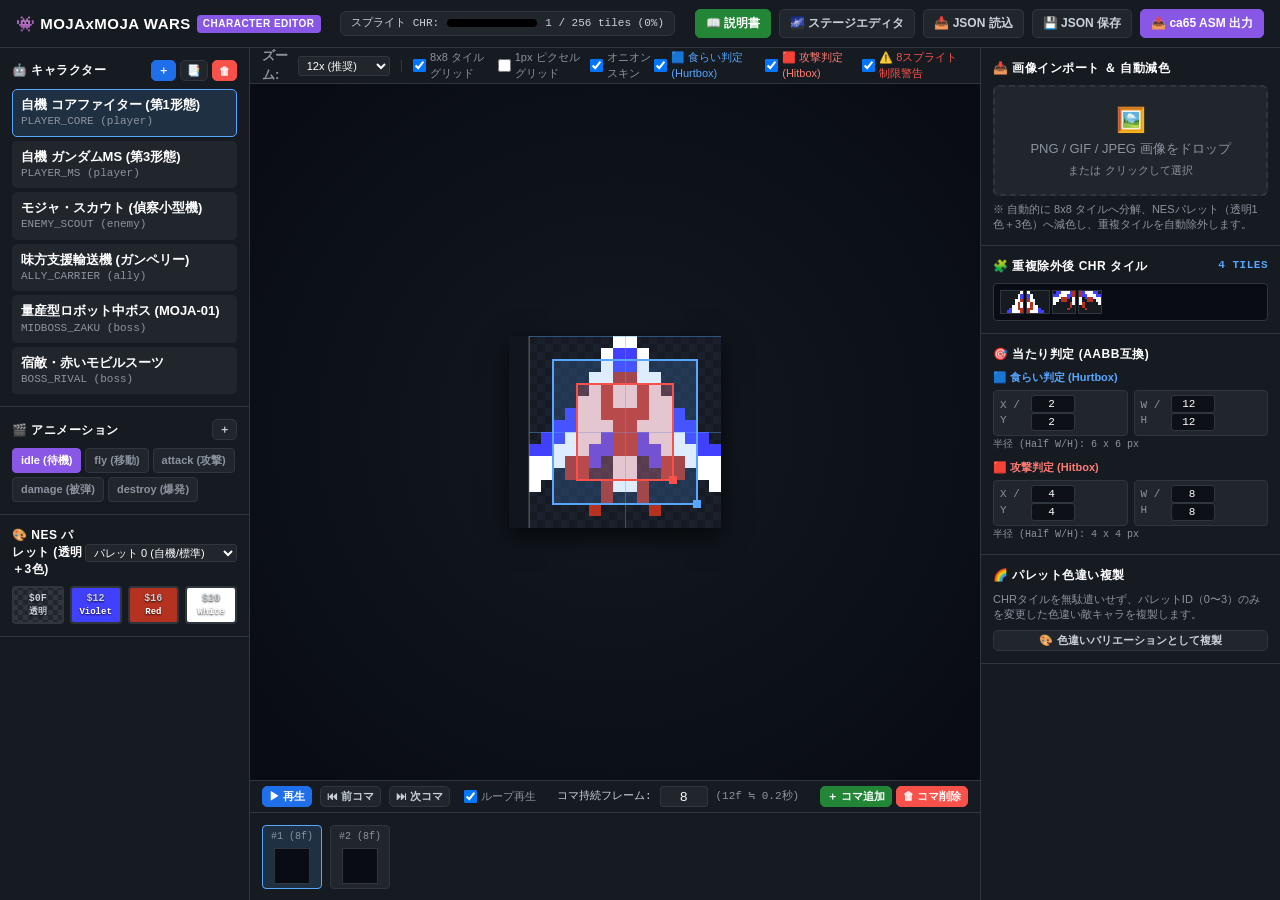
==== docs/character-editor/index.html @ b534580c "feat(character-editor): Webキャラクターエディタの新規実装とステージエディタ連携、AI画像自動縮小＆背景透過機能の追加" ====
<!DOCTYPE html>
<html lang="ja">
<head>
  <meta charset="UTF-8">
  <meta name="viewport" content="width=device-width, initial-scale=1.0">
  <title>MOJAxMOJA WARS - Web キャラクターエディタ</title>
  <link rel="stylesheet" href="style.css">
</head>
<body>

  <!-- Top Header -->
  <header>
    <div class="brand">
      <h1>👾 MOJAxMOJA WARS <span class="brand-badge">CHARACTER EDITOR</span></h1>
    </div>

    <!-- CHR Tile Budget Meter -->
    <div class="chr-meter-container" title="ファミコンのスプライトパターンテーブル (最大256個の8x8タイル) の消費量">
      <span>スプライト CHR:</span>
      <div class="chr-meter-bar">
        <div class="chr-meter-fill" id="chrMeterFill"></div>
      </div>
      <span id="chrMeterText">0 / 256 tiles (0%)</span>
    </div>

    <!-- Actions -->
    <div class="header-actions">
      <a href="manual.html" target="_blank" class="btn" style="background:#238636; border-color:#238636; color:#fff;" title="取扱説明書を開く">📖 説明書</a>
      <a href="../editor/index.html" class="btn" title="ステージエディタを開く">🌌 ステージエディタ</a>
      <button class="btn" id="btn-import-json">📥 JSON 読込</button>
      <input type="file" id="inp-import-json" accept=".json" style="display:none">
      <button class="btn" id="btn-export-json">💾 JSON 保存</button>
      <button class="btn btn-purple" id="btn-export-asm">📤 ca65 ASM 出力</button>
    </div>
  </header>

  <!-- 3-Column Workspace Layout -->
  <div class="editor-layout">

    <!-- Left Sidebar: Characters, Animations, Palette -->
    <div class="sidebar">
      
      <!-- Character List -->
      <div class="panel-section">
        <div class="panel-header">
          <span>🤖 キャラクター</span>
          <div style="display:flex; gap:4px;">
            <button class="btn btn-sm btn-primary" id="btn-add-char" title="新規キャラクター追加">＋</button>
            <button class="btn btn-sm" id="btn-dup-char" title="キャラクター複製">📑</button>
            <button class="btn btn-sm btn-danger" id="btn-del-char" title="キャラクター削除">🗑</button>
          </div>
        </div>
        <div class="char-list" id="charList">
          <!-- Dynamically populated -->
        </div>
      </div>

      <!-- Animation States -->
      <div class="panel-section">
        <div class="panel-header">
          <span>🎬 アニメーション</span>
          <button class="btn btn-sm" id="btn-add-anim" title="新規アニメーション追加">＋</button>
        </div>
        <div class="state-selector" id="animStateSelector">
          <button class="state-chip active" data-state="idle">idle (待機)</button>
          <button class="state-chip" data-state="fly">fly (移動)</button>
          <button class="state-chip" data-state="attack">attack (攻撃)</button>
          <button class="state-chip" data-state="damage">damage (被弾)</button>
          <button class="state-chip" data-state="destroy">destroy (爆発)</button>
        </div>
      </div>

      <!-- NES Sub-palette -->
      <div class="panel-section">
        <div class="panel-header">
          <span>🎨 NES パレット (透明＋3色)</span>
          <select id="sel-subpalette-idx" style="background:var(--bg-card); color:#fff; border:1px solid var(--border); border-radius:3px; font-size:11px; padding:1px 4px;">
            <option value="0">パレット 0 (自機/標準)</option>
            <option value="1">パレット 1 (赤/ライバル)</option>
            <option value="2">パレット 2 (緑/量産機)</option>
            <option value="3">パレット 3 (黄/支援機)</option>
          </select>
        </div>
        <div class="palette-slots">
          <div class="palette-box transparent-slot" id="pal-slot-0" title="色 0: 完全透明">
            <span>$0F</span>
            <small style="font-size:9px;">透明</small>
          </div>
          <div class="palette-box" id="pal-slot-1" title="色 1: 暗いトーン">
            <span>$00</span>
          </div>
          <div class="palette-box" id="pal-slot-2" title="色 2: 中間色">
            <span>$16</span>
          </div>
          <div class="palette-box" id="pal-slot-3" title="色 3: ハイライト色">
            <span>$20</span>
          </div>
        </div>
      </div>

    </div>

    <!-- Center Workspace: Viewport & Canvas & Timeline -->
    <div class="center-workspace">

      <!-- Viewport Toolbar -->
      <div class="viewport-toolbar">
        <div class="viewport-tools-group">
          <span style="font-weight:600; color:var(--text-dim);">ズーム:</span>
          <select id="sel-zoom" style="background:var(--bg-card); color:#fff; border:1px solid var(--border); border-radius:3px; padding:2px 4px; font-size:11px;">
            <option value="4">4x</option>
            <option value="6">6x</option>
            <option value="8">8x</option>
            <option value="12" selected>12x (推奨)</option>
            <option value="16">16x (特大)</option>
            <option value="20">20x (超特大)</option>
          </select>

          <span style="color:var(--border); margin:0 4px;">|</span>

          <label class="tool-toggle">
            <input type="checkbox" id="chk-grid" checked>
            <span>8x8 タイルグリッド</span>
          </label>
          <label class="tool-toggle">
            <input type="checkbox" id="chk-pixel-grid">
            <span>1px ピクセルグリッド</span>
          </label>
          <label class="tool-toggle">
            <input type="checkbox" id="chk-onion" checked>
            <span>オニオンスキン</span>
          </label>
        </div>

        <div class="viewport-tools-group">
          <label class="tool-toggle">
            <input type="checkbox" id="chk-hurtbox" checked>
            <span style="color:#58a6ff;">🟦 食らい判定 (Hurtbox)</span>
          </label>
          <label class="tool-toggle">
            <input type="checkbox" id="chk-hitbox" checked>
            <span style="color:#ff7b72;">🟥 攻撃判定 (Hitbox)</span>
          </label>
          <label class="tool-toggle">
            <input type="checkbox" id="chk-scanline-warning" checked>
            <span style="color:#f85149;" title="水平スキャンライン上に8枚以上のスプライトが重なった場合のチラつき警告">⚠️ 8スプライト制限警告</span>
          </label>
        </div>
      </div>

      <!-- Main Canvas Container -->
      <div class="canvas-container" id="canvasContainer">
        <div class="canvas-wrapper">
          <!-- Scanline ruler on the left edge for 8-sprite hardware limit warnings -->
          <div class="scanline-ruler" id="scanlineRuler" title="スキャンライン上の重なりスプライト枚数 (赤帯は8枚超過警告)"></div>
          <canvas id="mainCanvas" width="256" height="256"></canvas>
        </div>
      </div>

      <!-- Bottom Timeline & Frame Controls -->
      <div class="bottom-timeline">
        <div class="timeline-controls">
          <div style="display:flex; align-items:center; gap:8px;">
            <button class="btn btn-sm btn-primary" id="btn-play-anim">▶ 再生</button>
            <button class="btn btn-sm" id="btn-prev-frame">⏮ 前コマ</button>
            <button class="btn btn-sm" id="btn-next-frame">⏭ 次コマ</button>
            <label class="tool-toggle" style="margin-left:6px;">
              <input type="checkbox" id="chk-anim-loop" checked>
              <span>ループ再生</span>
            </label>
          </div>

          <div style="display:flex; align-items:center; gap:8px; font-family:var(--font-mono); font-size:11px;">
            <span>コマ持続フレーム:</span>
            <input type="number" id="inp-frame-duration" min="1" max="120" value="12" style="width:48px; background:var(--bg-card); color:#fff; border:1px solid var(--border); border-radius:3px; padding:2px 4px; text-align:right;">
            <span style="color:var(--text-dim);">(12f ≒ 0.2秒)</span>
          </div>

          <div style="display:flex; gap:4px;">
            <button class="btn btn-sm btn-success" id="btn-add-frame">＋ コマ追加</button>
            <button class="btn btn-sm btn-danger" id="btn-del-frame">🗑 コマ削除</button>
          </div>
        </div>

        <!-- Frame Strips -->
        <div class="frame-strip" id="frameStrip">
          <!-- Dynamically populated frame cards -->
        </div>
      </div>

    </div>

    <!-- Right Sidebar: Image Import, CHR Tiles, Hitbox Inputs -->
    <div class="sidebar right">

      <!-- Image Import Dropzone -->
      <div class="panel-section">
        <div class="panel-header">
          <span>📥 画像インポート ＆ 自動減色</span>
        </div>
        <div class="dropzone" id="dropzone">
          <div style="font-size:24px; margin-bottom:4px;">🖼️</div>
          <div>PNG / GIF / JPEG 画像をドロップ</div>
          <div style="font-size:11px; margin-top:4px; color:var(--text-dim);">または クリックして選択</div>
          <input type="file" id="inp-image-file" accept="image/*" style="display:none">
        </div>
        <div style="font-size:11px; color:var(--text-dim); margin-top:6px; line-height:1.4;">
          ※ 自動的に 8x8 タイルへ分解、NESパレット（透明1色＋3色）へ減色し、重複タイルを自動除外します。
        </div>
      </div>

      <!-- CHR Tile Bank (Deduplicated 8x8 tiles) -->
      <div class="panel-section">
        <div class="panel-header">
          <span>🧩 重複除外後 CHR タイル</span>
          <span id="tileBankCount" style="font-family:var(--font-mono); font-size:11px; color:var(--accent-cyan);">0 tiles</span>
        </div>
        <div class="tile-bank-grid" id="tileBankGrid">
          <!-- Dynamically populated 8x8 tile thumbnails -->
        </div>
      </div>

      <!-- Hitbox & Hurtbox AABB Settings -->
      <div class="panel-section">
        <div class="panel-header">
          <span>🎯 当たり判定 (AABB互換)</span>
        </div>
        
        <div style="margin-bottom:8px;">
          <div style="font-weight:600; font-size:11px; color:#58a6ff; margin-bottom:4px;">🟦 食らい判定 (Hurtbox)</div>
          <div class="box-inputs-grid">
            <div class="box-input-row">
              <label>X / Y</label>
              <div>
                <input type="number" id="inp-hurt-x" value="-8">
                <input type="number" id="inp-hurt-y" value="-8">
              </div>
            </div>
            <div class="box-input-row">
              <label>W / H</label>
              <div>
                <input type="number" id="inp-hurt-w" value="16">
                <input type="number" id="inp-hurt-h" value="16">
              </div>
            </div>
          </div>
          <div style="font-size:10px; color:var(--text-dim); margin-top:2px; font-family:var(--font-mono);">
            半径 (Half W/H): <span id="lbl-hurt-half">8 x 8 px</span>
          </div>
        </div>

        <div>
          <div style="font-weight:600; font-size:11px; color:#ff7b72; margin-bottom:4px;">🟥 攻撃判定 (Hitbox)</div>
          <div class="box-inputs-grid">
            <div class="box-input-row">
              <label>X / Y</label>
              <div>
                <input type="number" id="inp-hit-x" value="-6">
                <input type="number" id="inp-hit-y" value="-6">
              </div>
            </div>
            <div class="box-input-row">
              <label>W / H</label>
              <div>
                <input type="number" id="inp-hit-w" value="12">
                <input type="number" id="inp-hit-h" value="12">
              </div>
            </div>
          </div>
          <div style="font-size:10px; color:var(--text-dim); margin-top:2px; font-family:var(--font-mono);">
            半径 (Half W/H): <span id="lbl-hit-half">6 x 6 px</span>
          </div>
        </div>
      </div>

      <!-- Palette Variation (Color Swap) -->
      <div class="panel-section">
        <div class="panel-header">
          <span>🌈 パレット色違い複製</span>
        </div>
        <p style="font-size:11px; color:var(--text-dim); margin-bottom:8px;">
          CHRタイルを無駄遣いせず、パレットID（0〜3）のみを変更した色違い敵キャラを複製します。
        </p>
        <button class="btn btn-sm" id="btn-duplicate-variation" style="width:100%; justify-content:center;">
          🎨 色違いバリエーションとして複製
        </button>
      </div>

    </div>

  </div>

  <!-- Modal: Master NES Palette Picker -->
  <div class="modal-overlay" id="modal-palette-picker" style="display:none;">
    <div class="modal-content" style="max-width:440px;">
      <div class="modal-header">
        <h3>🎨 ファミコン 54色マスターパレット</h3>
        <button class="btn btn-sm" id="btn-close-palette-modal">✕</button>
      </div>
      <div class="modal-body">
        <div style="font-size:11px; color:var(--text-dim); margin-bottom:8px;">
          置き換える色をクリックして選択してください：
        </div>
        <div class="nes-master-grid" id="nesMasterPaletteGrid">
          <!-- Dynamically populated 54 color cells -->
        </div>
      </div>
    </div>
  </div>

  <!-- Modal: Export ca65 Assembly -->
  <div class="modal-overlay" id="modal-export-asm" style="display:none;">
    <div class="modal-content" style="max-width:860px;">
      <div class="modal-header">
        <h3>📤 ca65 アセンブラソース出力 (OAMメタスプライト ＆ CHRタイル)</h3>
        <button class="btn btn-sm" id="btn-close-asm-modal">✕</button>
      </div>
      <div class="modal-body">
        <div style="display:flex; gap:8px; margin-bottom:12px;">
          <button class="btn btn-sm active" id="tab-asm-oam">📄 character_data.s (OAMメタスプライト & 判定)</button>
          <button class="btn btn-sm" id="tab-asm-chr">🧩 character_tiles.s (CHR-ROM 2bpp ビットマップ)</button>
        </div>
        <textarea class="code-area" id="asmExportText" readonly spellcheck="false"></textarea>
      </div>
      <div class="modal-footer">
        <button class="btn" id="btn-copy-asm">📋 クリップボードにコピー</button>
        <button class="btn btn-success" id="btn-download-asm">💾 ファイル保存</button>
        <button class="btn" id="btn-dismiss-asm">閉じる</button>
      </div>
    </div>
  </div>

  <!-- Modal: JSON Export / Import -->
  <div class="modal-overlay" id="modal-json" style="display:none;">
    <div class="modal-content" style="max-width:760px;">
      <div class="modal-header">
        <h3 id="modalJsonTitle">💾 characters.json エクスポート</h3>
        <button class="btn btn-sm" id="btn-close-json-modal">✕</button>
      </div>
      <div class="modal-body">
        <textarea class="code-area" id="jsonExportText" spellcheck="false"></textarea>
      </div>
      <div class="modal-footer">
        <button class="btn" id="btn-copy-json">📋 コピー</button>
        <button class="btn btn-success" id="btn-download-json">💾 characters.json を保存</button>
        <button class="btn" id="btn-dismiss-json">閉じる</button>
      </div>
    </div>
  </div>

  <!-- Application Entry Scripts (Standard scripts for seamless offline file:/// support) -->
  <script src="sprite-processor.js"></script>
  <script src="character-editor.js"></script>
</body>
</html>
---- docs/character-editor/style.css ----
/* ==========================================================================
   MOJAxMOJA WARS - Web Character Editor Stylesheet
   ========================================================================== */

:root {
  --bg-dark: #0d1117;
  --bg-panel: #161b22;
  --bg-card: #21262d;
  --border: #30363d;
  --text-main: #c9d1d9;
  --text-dim: #8b949e;
  --accent-cyan: #58a6ff;
  --accent-blue: #1f6feb;
  --accent-green: #238636;
  --accent-green-hover: #2ea043;
  --accent-purple: #8957e5;
  --accent-orange: #d29922;
  --accent-red: #f85149;
  --font-family: -apple-system, BlinkMacSystemFont, "Segoe UI", Roboto, "Helvetica Neue", Arial, sans-serif;
  --font-mono: "SFMono-Regular", Consolas, "Liberation Mono", Menlo, monospace;
}

* {
  box-sizing: border-box;
  margin: 0;
  padding: 0;
}

body {
  background-color: var(--bg-dark);
  color: var(--text-main);
  font-family: var(--font-family);
  font-size: 13px;
  line-height: 1.4;
  overflow: hidden;
  height: 100vh;
  display: flex;
  flex-direction: column;
}

/* ---------------- Top Header ---------------- */
header {
  height: 48px;
  background-color: var(--bg-panel);
  border-bottom: 1px solid var(--border);
  display: flex;
  align-items: center;
  justify-content: space-between;
  padding: 0 16px;
  flex-shrink: 0;
  user-select: none;
}

.brand {
  display: flex;
  align-items: center;
  gap: 10px;
}

.brand h1 {
  font-size: 15px;
  font-weight: 700;
  letter-spacing: 0.5px;
  color: #fff;
  display: flex;
  align-items: center;
  gap: 6px;
}

.brand-badge {
  background: var(--accent-purple);
  color: #fff;
  font-size: 10px;
  font-weight: 700;
  padding: 2px 6px;
  border-radius: 4px;
}

/* CHR Meter in Header */
.chr-meter-container {
  display: flex;
  align-items: center;
  gap: 8px;
  background: var(--bg-card);
  padding: 4px 10px;
  border-radius: 6px;
  border: 1px solid var(--border);
  font-family: var(--font-mono);
  font-size: 11px;
}

.chr-meter-bar {
  width: 90px;
  height: 8px;
  background: #000;
  border-radius: 4px;
  overflow: hidden;
  position: relative;
}

.chr-meter-fill {
  height: 100%;
  width: 0%;
  background: var(--accent-green);
  transition: width 0.2s, background-color 0.2s;
}

.chr-meter-fill.warning {
  background: var(--accent-orange);
}

.chr-meter-fill.danger {
  background: var(--accent-red);
}

/* Header Action Buttons */
.header-actions {
  display: flex;
  align-items: center;
  gap: 8px;
}

.btn {
  background: var(--bg-card);
  color: var(--text-main);
  border: 1px solid var(--border);
  padding: 5px 10px;
  border-radius: 5px;
  font-size: 12px;
  font-weight: 600;
  cursor: pointer;
  display: inline-flex;
  align-items: center;
  gap: 5px;
  transition: all 0.15s ease;
  user-select: none;
  text-decoration: none;
}

.btn:hover {
  background: #30363d;
  color: #fff;
  border-color: #8b949e;
}

.btn-primary {
  background: var(--accent-blue);
  color: #fff;
  border-color: var(--accent-blue);
}

.btn-primary:hover {
  background: #388bfd;
}

.btn-success {
  background: var(--accent-green);
  color: #fff;
  border-color: var(--accent-green);
}

.btn-success:hover {
  background: var(--accent-green-hover);
}

.btn-purple {
  background: var(--accent-purple);
  color: #fff;
  border-color: var(--accent-purple);
}

.btn-purple:hover {
  background: #9a68f0;
}

.btn-danger {
  background: var(--accent-red);
  color: #fff;
  border-color: var(--accent-red);
}

.btn-sm {
  padding: 2px 6px;
  font-size: 11px;
}

/* ---------------- Main Layout (3-Column) ---------------- */
.editor-layout {
  display: flex;
  flex: 1;
  overflow: hidden;
  position: relative;
}

/* Side Panels */
.sidebar {
  width: 250px;
  background: var(--bg-panel);
  border-right: 1px solid var(--border);
  display: flex;
  flex-direction: column;
  flex-shrink: 0;
  overflow-y: auto;
}

.sidebar.right {
  width: 300px;
  border-right: none;
  border-left: 1px solid var(--border);
}

.panel-section {
  padding: 12px;
  border-bottom: 1px solid var(--border);
}

.panel-header {
  font-size: 12px;
  font-weight: 700;
  color: #fff;
  text-transform: uppercase;
  letter-spacing: 0.5px;
  margin-bottom: 8px;
  display: flex;
  align-items: center;
  justify-content: space-between;
}

/* Character List */
.char-list {
  display: flex;
  flex-direction: column;
  gap: 4px;
}

.char-item {
  display: flex;
  align-items: center;
  justify-content: space-between;
  padding: 6px 8px;
  background: var(--bg-card);
  border: 1px solid transparent;
  border-radius: 5px;
  cursor: pointer;
  transition: all 0.15s;
}

.char-item:hover {
  background: #30363d;
}

.char-item.active {
  border-color: var(--accent-cyan);
  background: rgba(88, 166, 255, 0.15);
}

.char-item-name {
  font-weight: 600;
  color: #fff;
}

.char-item-meta {
  font-size: 11px;
  color: var(--text-dim);
  font-family: var(--font-mono);
}

/* State Tabs (idle, fly, attack, damage, destroy) */
.state-selector {
  display: flex;
  flex-wrap: wrap;
  gap: 4px;
}

.state-chip {
  padding: 4px 8px;
  background: var(--bg-card);
  border: 1px solid var(--border);
  border-radius: 4px;
  font-size: 11px;
  font-weight: 600;
  cursor: pointer;
  color: var(--text-dim);
}

.state-chip:hover {
  color: #fff;
  border-color: #8b949e;
}

.state-chip.active {
  background: var(--accent-purple);
  color: #fff;
  border-color: var(--accent-purple);
}

/* NES Palette Slots */
.palette-slots {
  display: grid;
  grid-template-columns: repeat(4, 1fr);
  gap: 6px;
  margin-top: 6px;
}

.palette-box {
  height: 38px;
  border-radius: 4px;
  border: 2px solid var(--border);
  cursor: pointer;
  display: flex;
  flex-direction: column;
  align-items: center;
  justify-content: center;
  font-family: var(--font-mono);
  font-size: 10px;
  font-weight: bold;
  text-shadow: 0 1px 2px rgba(0,0,0,0.8);
  position: relative;
}

.palette-box.active {
  border-color: #fff;
  box-shadow: 0 0 6px rgba(255,255,255,0.5);
}

.palette-box.transparent-slot {
  background: repeating-conic-gradient(#30363d 0% 25%, #21262d 0% 50%) 50% / 10px 10px;
}

/* Master Palette Picker Modal */
.nes-master-grid {
  display: grid;
  grid-template-columns: repeat(16, 20px);
  gap: 2px;
  background: #000;
  padding: 6px;
  border-radius: 4px;
  margin-top: 8px;
}

.nes-color-cell {
  width: 20px;
  height: 20px;
  cursor: pointer;
  border: 1px solid #111;
}

.nes-color-cell:hover {
  transform: scale(1.2);
  z-index: 10;
  border-color: #fff;
  box-shadow: 0 0 5px #000;
}

/* ---------------- Central Workspace ---------------- */
.center-workspace {
  flex: 1;
  display: flex;
  flex-direction: column;
  overflow: hidden;
  background: #090d13;
}

/* Viewport Controls Bar */
.viewport-toolbar {
  height: 36px;
  background: var(--bg-panel);
  border-bottom: 1px solid var(--border);
  display: flex;
  align-items: center;
  justify-content: space-between;
  padding: 0 12px;
  user-select: none;
}

.viewport-tools-group {
  display: flex;
  align-items: center;
  gap: 6px;
}

.tool-toggle {
  display: flex;
  align-items: center;
  gap: 4px;
  font-size: 11px;
  color: var(--text-dim);
  cursor: pointer;
  user-select: none;
}

.tool-toggle input[type="checkbox"] {
  cursor: pointer;
}

/* Canvas Container */
.canvas-container {
  flex: 1;
  display: flex;
  align-items: center;
  justify-content: center;
  overflow: auto;
  position: relative;
  background: radial-gradient(circle, #121820 10%, #090d13 90%);
}

.canvas-wrapper {
  position: relative;
  box-shadow: 0 8px 24px rgba(0, 0, 0, 0.7);
  display: flex;
}

/* Scanline Overload Warning Margin */
.scanline-ruler {
  width: 20px;
  position: relative;
  background: #11151c;
  border-right: 1px solid var(--border);
}

.scanline-warning-indicator {
  position: absolute;
  left: 0;
  width: 100%;
  background: rgba(248, 81, 73, 0.6);
  border-top: 1px solid var(--accent-red);
  border-bottom: 1px solid var(--accent-red);
  pointer-events: none;
}

#mainCanvas {
  image-rendering: pixelated;
  background: repeating-conic-gradient(#1a202c 0% 25%, #151a23 0% 50%) 50% / 16px 16px;
  cursor: crosshair;
}

/* ---------------- Bottom Timeline ---------------- */
.bottom-timeline {
  height: 120px;
  background: var(--bg-panel);
  border-top: 1px solid var(--border);
  display: flex;
  flex-direction: column;
  flex-shrink: 0;
}

.timeline-controls {
  height: 32px;
  border-bottom: 1px solid var(--border);
  display: flex;
  align-items: center;
  justify-content: space-between;
  padding: 0 12px;
}

.frame-strip {
  flex: 1;
  display: flex;
  align-items: center;
  gap: 8px;
  padding: 6px 12px;
  overflow-x: auto;
}

.frame-card {
  width: 60px;
  height: 64px;
  background: var(--bg-card);
  border: 1px solid var(--border);
  border-radius: 4px;
  display: flex;
  flex-direction: column;
  align-items: center;
  justify-content: space-between;
  padding: 4px;
  cursor: pointer;
  flex-shrink: 0;
  transition: all 0.15s;
}

.frame-card:hover {
  border-color: #8b949e;
}

.frame-card.active {
  border-color: var(--accent-cyan);
  background: rgba(88, 166, 255, 0.15);
}

.frame-card-thumb {
  width: 36px;
  height: 36px;
  image-rendering: pixelated;
  background: #090d13;
  border: 1px solid #30363d;
}

.frame-card-meta {
  font-family: var(--font-mono);
  font-size: 10px;
  color: var(--text-dim);
}

/* ---------------- Right Panel ---------------- */
.dropzone {
  border: 2px dashed var(--border);
  border-radius: 6px;
  padding: 16px;
  text-align: center;
  background: var(--bg-card);
  cursor: pointer;
  transition: all 0.2s;
  color: var(--text-dim);
}

.dropzone:hover, .dropzone.dragover {
  border-color: var(--accent-cyan);
  color: #fff;
  background: rgba(88, 166, 255, 0.08);
}

/* CHR Tile Bank View */
.tile-bank-grid {
  display: grid;
  grid-template-columns: repeat(8, 24px);
  gap: 2px;
  background: #090d13;
  padding: 6px;
  border-radius: 4px;
  border: 1px solid var(--border);
  max-height: 180px;
  overflow-y: auto;
}

.tile-bank-thumb {
  width: 24px;
  height: 24px;
  image-rendering: pixelated;
  background: #161b22;
  border: 1px solid #30363d;
}

/* Hitbox / Hurtbox Inputs */
.box-inputs-grid {
  display: grid;
  grid-template-columns: 1fr 1fr;
  gap: 6px;
  font-family: var(--font-mono);
}

.box-input-row {
  display: flex;
  align-items: center;
  justify-content: space-between;
  background: var(--bg-card);
  padding: 4px 6px;
  border-radius: 4px;
  border: 1px solid var(--border);
}

.box-input-row label {
  font-size: 11px;
  color: var(--text-dim);
}

.box-input-row input {
  width: 44px;
  background: #0d1117;
  border: 1px solid var(--border);
  color: #fff;
  font-family: var(--font-mono);
  font-size: 11px;
  padding: 2px 4px;
  border-radius: 3px;
  text-align: right;
}

/* ---------------- Modals ---------------- */
.modal-overlay {
  position: fixed;
  inset: 0;
  background: rgba(0, 0, 0, 0.75);
  display: flex;
  align-items: center;
  justify-content: center;
  z-index: 1000;
  backdrop-filter: blur(2px);
}

.modal-content {
  background: var(--bg-panel);
  border: 1px solid var(--border);
  border-radius: 8px;
  width: 90%;
  max-width: 780px;
  max-height: 85vh;
  display: flex;
  flex-direction: column;
  box-shadow: 0 16px 36px rgba(0,0,0,0.8);
}

.modal-header {
  padding: 12px 16px;
  border-bottom: 1px solid var(--border);
  display: flex;
  align-items: center;
  justify-content: space-between;
}

.modal-header h3 {
  font-size: 14px;
  color: #fff;
}

.modal-body {
  padding: 16px;
  overflow-y: auto;
  flex: 1;
}

.modal-footer {
  padding: 10px 16px;
  border-top: 1px solid var(--border);
  display: flex;
  justify-content: flex-end;
  gap: 8px;
}

textarea.code-area {
  width: 100%;
  height: 320px;
  background: #090d13;
  color: #79c0ff;
  border: 1px solid var(--border);
  border-radius: 4px;
  padding: 10px;
  font-family: var(--font-mono);
  font-size: 11px;
  line-height: 1.4;
  resize: vertical;
}
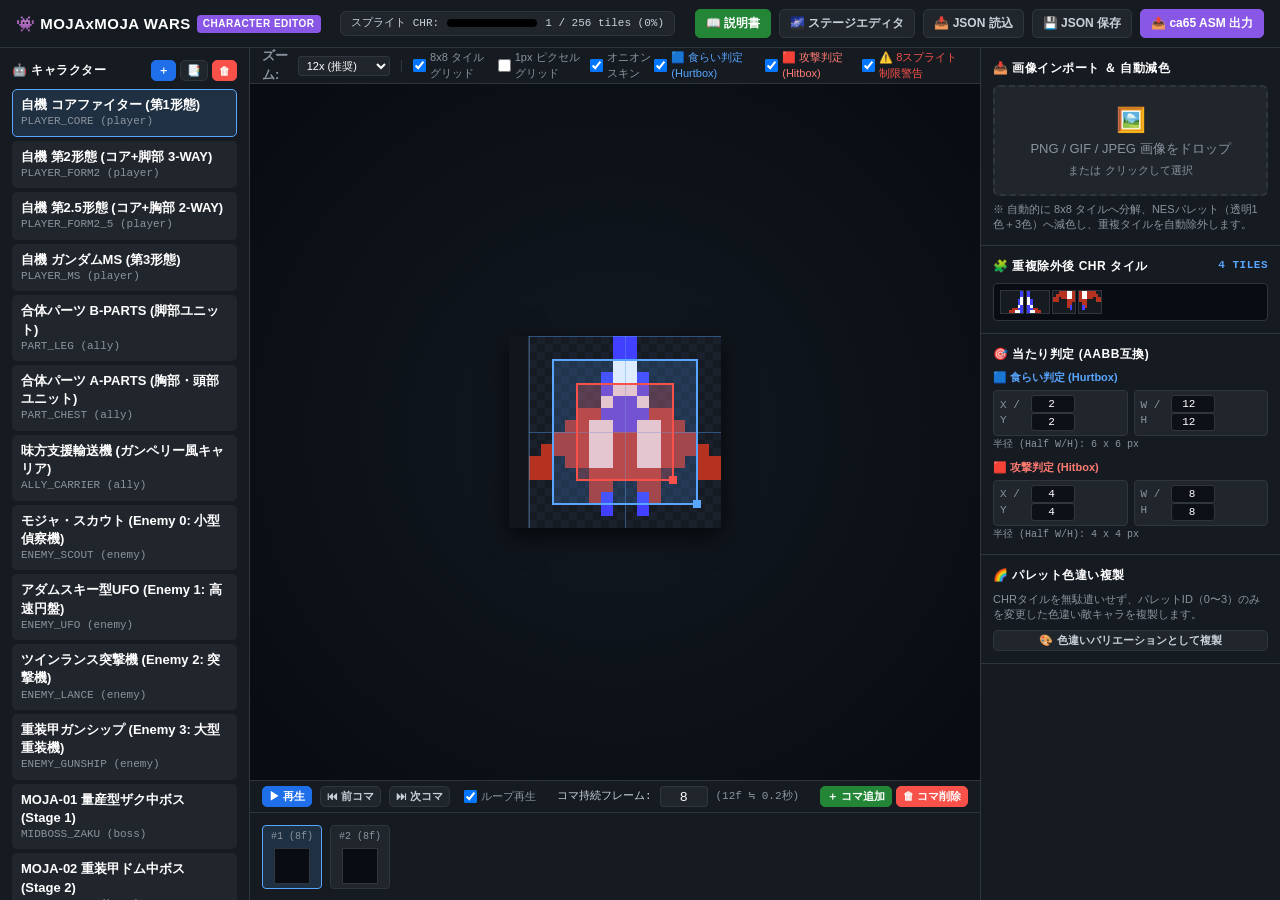
==== commit 9cb39eec: "fix(editor): Webキャラクターエディタのキャラクターデータを最新グラフィックに更新 (Fixes #4)" ====
--- a/docs/character-editor/index.html
+++ b/docs/character-editor/index.html
@@ -349,7 +349,7 @@
   </div>
 
   <!-- Application Entry Scripts (Standard scripts for seamless offline file:/// support) -->
-  <script src="sprite-processor.js"></script>
-  <script src="character-editor.js"></script>
+  <script src="sprite-processor.js?v=20261024"></script>
+  <script src="character-editor.js?v=20261024"></script>
 </body>
 </html>
